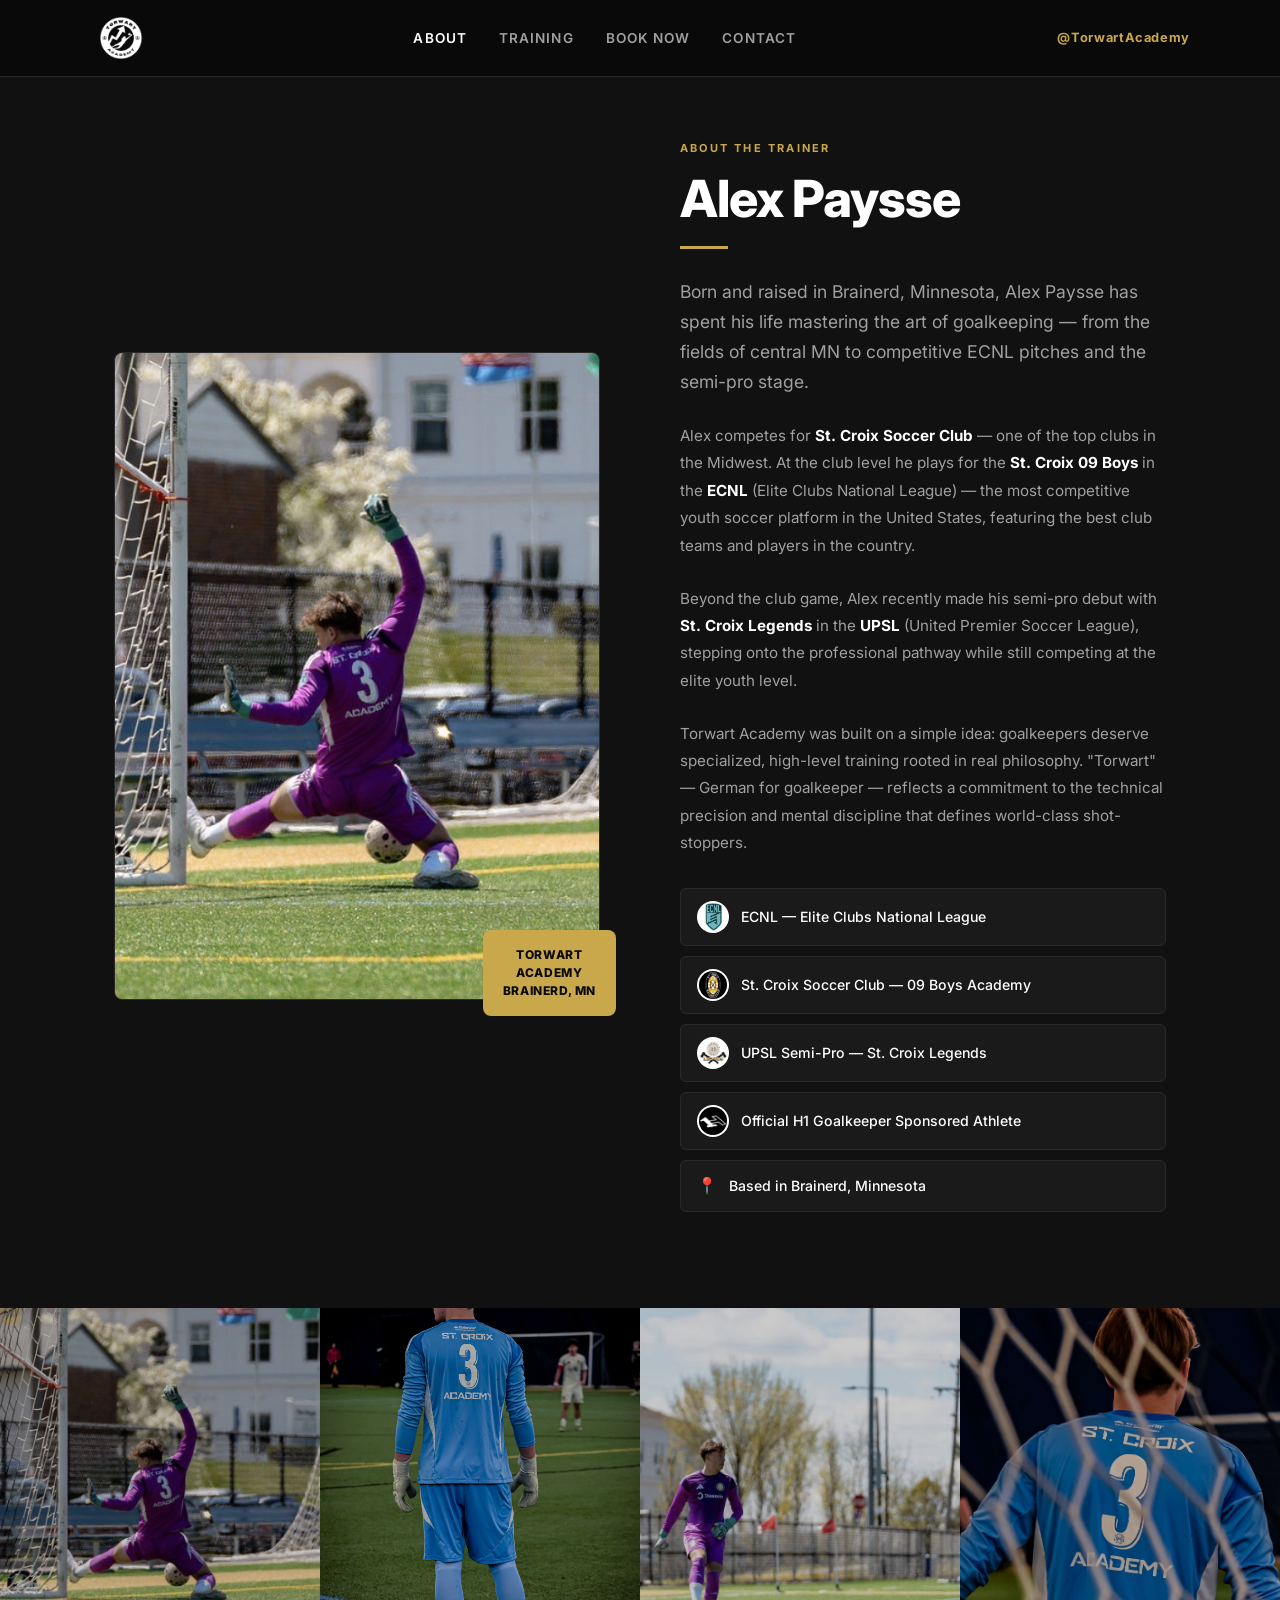
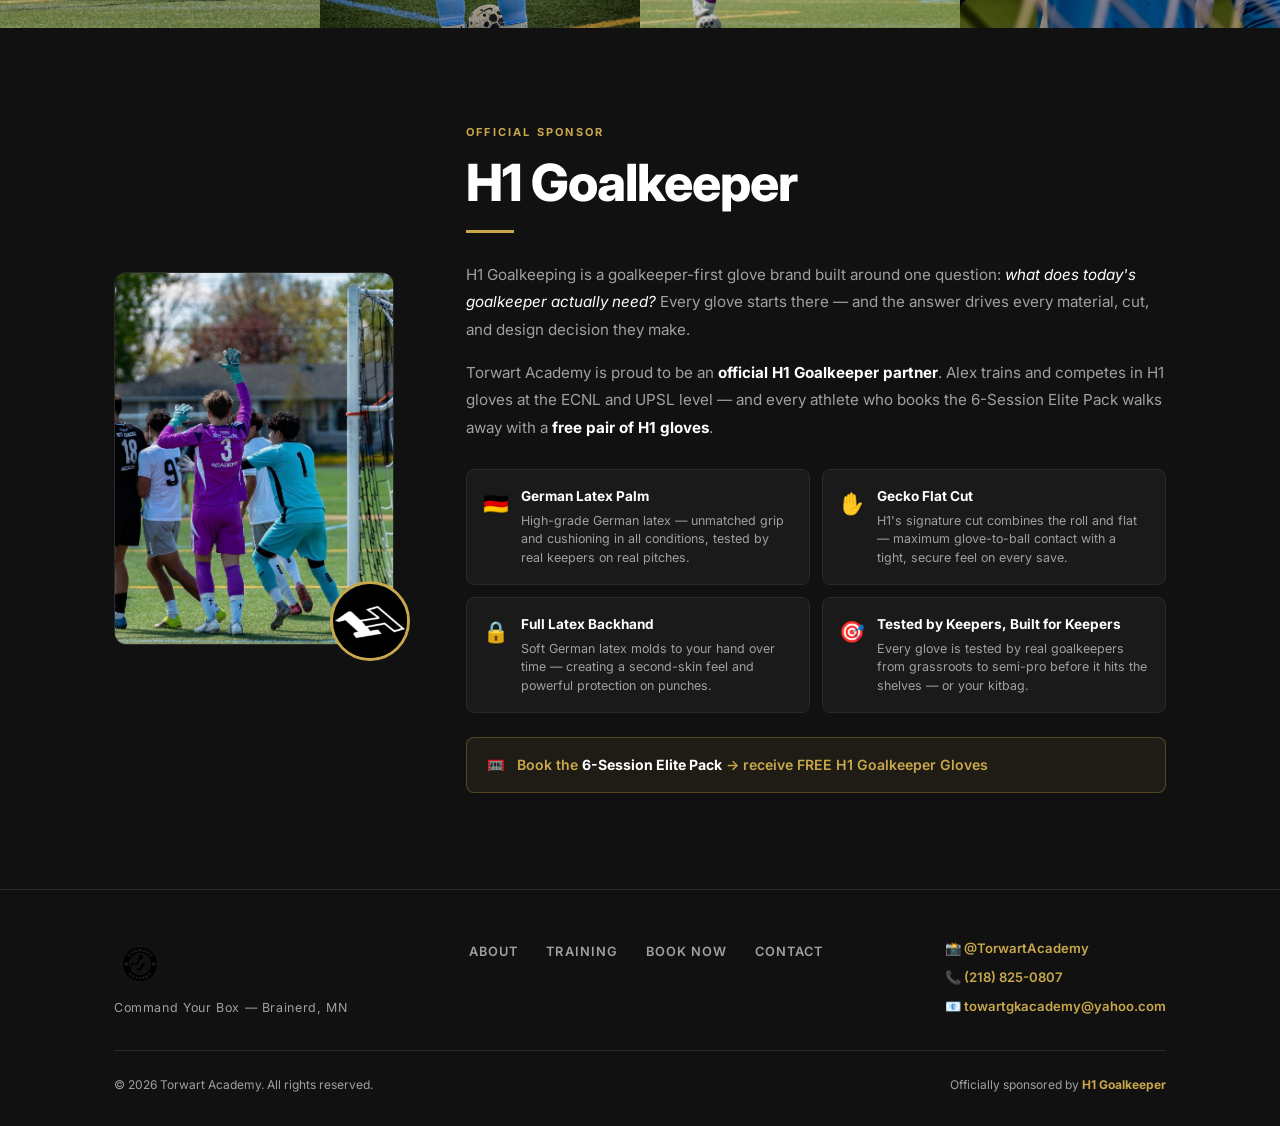
==== about.html @ 26c3dc4c "Initial commit — Torwart Academy website" ====
<!DOCTYPE html>
<html lang="en">
<head>
  <meta charset="UTF-8" />
  <meta name="viewport" content="width=device-width, initial-scale=1.0" />
  <title>About Alex Paysse — Torwart Academy</title>
  <meta name="description" content="Learn about Alex Paysse — ECNL goalkeeper, UPSL semi-pro, and founder of Torwart Academy in Brainerd, MN." />
  <link rel="preconnect" href="https://fonts.googleapis.com" />
  <link rel="preconnect" href="https://fonts.gstatic.com" crossorigin />
  <link href="https://fonts.googleapis.com/css2?family=Inter:wght@400;500;600;700;800;900&display=swap" rel="stylesheet" />
  <link rel="stylesheet" href="styles.css" />
</head>
<body>

  <!-- ===== NAV ===== -->
  <nav>
    <div class="nav-inner">
      <a href="index.html" class="nav-logo">
        <img src="images/torwart-logo-white.png" alt="Torwart Academy" class="nav-logo-img" onerror="this.style.display='none';this.nextElementSibling.style.display='block'" />
        <span class="nav-logo-text" style="display:none;">Torwart<span class="gold">.</span></span>
      </a>
      <ul class="nav-links">
        <li><a href="about.html" class="active">About</a></li>
        <li><a href="training.html">Training</a></li>
        <li><a href="booking.html">Book Now</a></li>
        <li><a href="contact.html">Contact</a></li>
      </ul>
      <a href="https://instagram.com/TorwartAcademy" target="_blank" rel="noopener" class="nav-social">@TorwartAcademy</a>
      <button class="hamburger" id="hamburger" aria-label="Open menu">
        <span></span><span></span><span></span>
      </button>
    </div>
    <div class="mobile-menu" id="mobileMenu">
      <a href="about.html" onclick="closeMobile()">About</a>
      <a href="training.html" onclick="closeMobile()">Private Training</a>
      <a href="booking.html" onclick="closeMobile()">Book Now</a>
      <a href="contact.html" onclick="closeMobile()">Contact</a>
      <a href="https://instagram.com/TorwartAcademy" target="_blank" rel="noopener">@TorwartAcademy ↗</a>
    </div>
  </nav>

  <!-- ===== ABOUT ===== -->
  <section id="about" class="section" style="padding-top: 140px;">
    <div class="container">
      <div class="about-grid">
        <div class="about-image-wrap">
          <img src="images/alex-action-new1.jpg" alt="Alex Paysse — Torwart Academy" class="about-photo" />
          <div class="about-badge">
            Torwart<br>Academy<br>Brainerd, MN
          </div>
        </div>
        <div class="about-text">
          <p class="section-label">About the Trainer</p>
          <h2 class="section-title">Alex Paysse</h2>
          <div class="divider"></div>
          <p class="section-subtitle">
            Born and raised in Brainerd, Minnesota, Alex Paysse has spent his life mastering the art of goalkeeping — from the fields of central MN to competitive ECNL pitches and the semi-pro stage.
          </p>
          <br>
          <p class="body-text">
            Alex competes for <strong>St. Croix Soccer Club</strong> — one of the top clubs in the Midwest. At the club level he plays for the <strong>St. Croix 09 Boys</strong> in the <strong>ECNL</strong> (Elite Clubs National League) — the most competitive youth soccer platform in the United States, featuring the best club teams and players in the country.
          </p>
          <br>
          <p class="body-text">
            Beyond the club game, Alex recently made his semi-pro debut with <strong>St. Croix Legends</strong> in the <strong>UPSL</strong> (United Premier Soccer League), stepping onto the professional pathway while still competing at the elite youth level.
          </p>
          <br>
          <p class="body-text">
            Torwart Academy was built on a simple idea: goalkeepers deserve specialized, high-level training rooted in real philosophy. "Torwart" — German for goalkeeper — reflects a commitment to the technical precision and mental discipline that defines world-class shot-stoppers.
          </p>
          <div class="credentials">
            <div class="credential-item">
              <img src="images/ecnl-logo.png" alt="ECNL" class="cred-logo" onerror="this.style.display='none'" />
              <span>ECNL — Elite Clubs National League</span>
            </div>
            <div class="credential-item">
              <img src="images/stcroix-logo.png" alt="St. Croix SC" class="cred-logo" onerror="this.style.display='none'" />
              <span>St. Croix Soccer Club — 09 Boys Academy</span>
            </div>
            <div class="credential-item">
              <img src="images/legends-logo.png" alt="St. Croix Legends" class="cred-logo" onerror="this.style.display='none'" />
              <span>UPSL Semi-Pro — St. Croix Legends</span>
            </div>
            <div class="credential-item">
              <img src="images/h1-logo.jpg" alt="H1 Goalkeeper" class="cred-logo" onerror="this.style.display='none'" />
              <span>Official H1 Goalkeeper Sponsored Athlete</span>
            </div>
            <div class="credential-item">
              <span class="cred-icon">📍</span>
              <span>Based in Brainerd, Minnesota</span>
            </div>
          </div>
        </div>
      </div>
    </div>
  </section>

  <!-- ===== PHOTO GALLERY STRIP ===== -->
  <div class="photo-strip">
    <img src="images/alex-action-new1.jpg" alt="Alex on the pitch" style="object-position: center 30%;" />
    <img src="images/alex-action-8-crop.jpg" alt="Alex in action" style="object-position: center 20%;" />
    <img src="images/alex-action-new2.jpg" alt="Alex in action" style="object-position: 25% 35%;" />
    <img src="images/alex-action-9-crop.jpg" alt="Alex in action" style="object-position: center 20%;" />
  </div>

  <!-- ===== H1 SPONSOR SECTION ===== -->
  <section id="h1" class="section h1-section">
    <div class="container">
      <div class="h1-grid">
        <div class="h1-logo-wrap">
          <img src="images/h1-gloves-3.jpg" alt="Alex Paysse in H1 Goalkeeper gloves" class="h1-action-photo" />
          <img src="images/h1-logo.jpg" alt="H1 Goalkeeper" class="h1-logo-badge" />
        </div>
        <div class="h1-content">
          <p class="section-label">Official Sponsor</p>
          <h2 class="section-title">H1 Goalkeeper</h2>
          <div class="divider"></div>
          <p class="body-text" style="margin-bottom: 16px;">
            H1 Goalkeeping is a goalkeeper-first glove brand built around one question: <em style="color:var(--white);">what does today's goalkeeper actually need?</em> Every glove starts there — and the answer drives every material, cut, and design decision they make.
          </p>
          <p class="body-text" style="margin-bottom: 28px;">
            Torwart Academy is proud to be an <strong>official H1 Goalkeeper partner</strong>. Alex trains and competes in H1 gloves at the ECNL and UPSL level — and every athlete who books the 6-Session Elite Pack walks away with a <strong>free pair of H1 gloves</strong>.
          </p>

          <div class="h1-specs">
            <div class="h1-spec-item">
              <div class="h1-spec-icon">🇩🇪</div>
              <div>
                <div class="h1-spec-title">German Latex Palm</div>
                <div class="h1-spec-sub">High-grade German latex — unmatched grip and cushioning in all conditions, tested by real keepers on real pitches.</div>
              </div>
            </div>
            <div class="h1-spec-item">
              <div class="h1-spec-icon">✋</div>
              <div>
                <div class="h1-spec-title">Gecko Flat Cut</div>
                <div class="h1-spec-sub">H1's signature cut combines the roll and flat — maximum glove-to-ball contact with a tight, secure feel on every save.</div>
              </div>
            </div>
            <div class="h1-spec-item">
              <div class="h1-spec-icon">🔒</div>
              <div>
                <div class="h1-spec-title">Full Latex Backhand</div>
                <div class="h1-spec-sub">Soft German latex molds to your hand over time — creating a second-skin feel and powerful protection on punches.</div>
              </div>
            </div>
            <div class="h1-spec-item">
              <div class="h1-spec-icon">🎯</div>
              <div>
                <div class="h1-spec-title">Tested by Keepers, Built for Keepers</div>
                <div class="h1-spec-sub">Every glove is tested by real goalkeepers from grassroots to semi-pro before it hits the shelves — or your kitbag.</div>
              </div>
            </div>
          </div>

          <div class="h1-glove-cta">
            <span>🥅</span>
            <span>Book the <strong>6-Session Elite Pack</strong> → receive FREE H1 Goalkeeper Gloves</span>
          </div>
        </div>
      </div>
    </div>
  </section>

  <!-- ===== FOOTER ===== -->
  <footer>
    <div class="container">
      <div class="footer-inner">
        <div class="footer-top">
          <div>
            <div class="footer-logo">
              <img src="images/torwart-logo.png" alt="Torwart Academy" class="footer-logo-img" onerror="this.style.display='none';this.nextElementSibling.style.display='block'" />
              <span class="footer-logo-text" style="display:none;">Torwart<span>.</span></span>
            </div>
            <div class="footer-tagline">Command Your Box — Brainerd, MN</div>
          </div>
          <ul class="footer-links">
            <li><a href="about.html">About</a></li>
            <li><a href="training.html">Training</a></li>
            <li><a href="booking.html">Book Now</a></li>
            <li><a href="contact.html">Contact</a></li>
          </ul>
          <div class="footer-social-wrap">
            <a href="https://instagram.com/TorwartAcademy" target="_blank" rel="noopener" class="footer-social-link">📸 @TorwartAcademy</a>
            <a href="tel:2188250807" class="footer-social-link">📞 (218) 825-0807</a>
            <a href="mailto:towartgkacademy@yahoo.com" class="footer-social-link">📧 towartgkacademy@yahoo.com</a>
          </div>
        </div>
        <div class="footer-bottom">
          <p class="footer-copy">© 2026 Torwart Academy. All rights reserved.</p>
          <p class="footer-sponsor">Officially sponsored by <span>H1 Goalkeeper</span></p>
        </div>
      </div>
    </div>
  </footer>

  <script src="script.js"></script>
</body>
</html>
---- styles.css ----
/* ===== RESET & BASE ===== */
*, *::before, *::after { box-sizing: border-box; margin: 0; padding: 0; }

:root {
  --black: #0a0a0a;
  --dark: #111111;
  --card: #1a1a1a;
  --border: #2a2a2a;
  --white: #ffffff;
  --gray: #a0a0a0;
  --gold: #c9a84c;
  --gold-light: #e8c96a;
  --font: 'Inter', system-ui, -apple-system, sans-serif;
}

html { scroll-behavior: smooth; }

body {
  font-family: var(--font);
  background: var(--black);
  color: var(--white);
  line-height: 1.6;
  overflow-x: hidden;
}

a { color: inherit; text-decoration: none; }
img { max-width: 100%; display: block; }

/* ===== UTILITY ===== */
.container { max-width: 1100px; margin: 0 auto; padding: 0 24px; }
.section { padding: 96px 0; }

.section-label {
  font-size: 11px;
  font-weight: 700;
  letter-spacing: 0.2em;
  text-transform: uppercase;
  color: var(--gold);
  margin-bottom: 12px;
}
.section-title {
  font-size: clamp(2rem, 5vw, 3.2rem);
  font-weight: 800;
  line-height: 1.1;
  letter-spacing: -0.02em;
  margin-bottom: 20px;
}
.section-subtitle {
  font-size: 1.1rem;
  color: var(--gray);
  max-width: 560px;
  line-height: 1.7;
}
.divider {
  width: 48px;
  height: 3px;
  background: var(--gold);
  margin: 20px 0 28px;
}
.body-text {
  color: var(--gray);
  font-size: 0.95rem;
  line-height: 1.8;
}
.body-text strong { color: var(--white); }
.small-gray { font-size: 0.82rem; color: var(--gray); }
.fine-print { font-size: 0.78rem; color: var(--gray); text-align: center; margin-top: -8px; }

/* ===== BUTTONS ===== */
.btn {
  display: inline-flex;
  align-items: center;
  gap: 8px;
  padding: 14px 28px;
  font-size: 0.9rem;
  font-weight: 700;
  letter-spacing: 0.05em;
  text-transform: uppercase;
  border-radius: 4px;
  cursor: pointer;
  transition: all 0.2s ease;
  border: none;
  font-family: var(--font);
}
.btn-gold { background: var(--gold); color: var(--black); }
.btn-gold:hover { background: var(--gold-light); transform: translateY(-1px); }
.btn-outline { background: transparent; color: var(--white); border: 2px solid var(--border); }
.btn-outline:hover { border-color: var(--gold); color: var(--gold); }

/* ===== NAV ===== */
nav {
  position: fixed;
  top: 0; left: 0; right: 0;
  z-index: 100;
  padding: 0 24px;
  background: rgba(10, 10, 10, 0.95);
  backdrop-filter: blur(12px);
  border-bottom: 1px solid var(--border);
}
.nav-inner {
  max-width: 1100px;
  margin: 0 auto;
  display: flex;
  align-items: center;
  justify-content: space-between;
  height: 76px;
}
.nav-logo { display: flex; align-items: center; }
.nav-logo-img {
  height: 62px;
  width: 62px;
  object-fit: contain;
  border-radius: 50%;
}
.nav-logo-text {
  font-size: 1.2rem;
  font-weight: 900;
  letter-spacing: 0.05em;
  text-transform: uppercase;
}
.nav-logo-text .gold { color: var(--gold); }
.nav-links {
  display: flex;
  gap: 32px;
  list-style: none;
}
.nav-links a {
  font-size: 0.85rem;
  font-weight: 600;
  letter-spacing: 0.08em;
  text-transform: uppercase;
  color: var(--gray);
  transition: color 0.2s;
}
.nav-links a:hover, .nav-links a.active { color: var(--white); }
.nav-social {
  font-size: 0.8rem;
  font-weight: 700;
  color: var(--gold);
  letter-spacing: 0.05em;
}
.hamburger {
  display: none;
  flex-direction: column;
  gap: 5px;
  cursor: pointer;
  background: none;
  border: none;
  padding: 4px;
}
.hamburger span {
  display: block;
  width: 24px;
  height: 2px;
  background: var(--white);
  transition: all 0.3s;
}
.mobile-menu {
  display: none;
  flex-direction: column;
  padding: 16px 0 24px;
  border-top: 1px solid var(--border);
}
.mobile-menu.open { display: flex; }
.mobile-menu a {
  padding: 12px 0;
  font-size: 0.9rem;
  font-weight: 600;
  letter-spacing: 0.08em;
  text-transform: uppercase;
  color: var(--gray);
  border-bottom: 1px solid var(--border);
}
.mobile-menu a:last-child { border-bottom: none; }

/* ===== HERO ===== */
#home {
  min-height: 100vh;
  display: flex;
  align-items: center;
  padding-top: 68px;
  position: relative;
  overflow: hidden;
}
.hero-bg {
  background: linear-gradient(135deg, rgba(10,10,10,0.92) 0%, rgba(10,10,10,0.75) 50%, rgba(10,10,10,0.6) 100%),
    url('images/alex-action-new1.jpg') center 30% / cover no-repeat;
}
.hero-overlay {
  position: absolute;
  inset: 0;
  background: radial-gradient(ellipse at 70% 50%, rgba(201,168,76,0.07) 0%, transparent 65%);
  pointer-events: none;
}
.hero-content { position: relative; z-index: 1; padding: 80px 0; }
.hero-badge {
  display: inline-flex;
  align-items: center;
  gap: 8px;
  background: rgba(201,168,76,0.12);
  border: 1px solid rgba(201,168,76,0.3);
  border-radius: 100px;
  padding: 6px 16px;
  font-size: 0.78rem;
  font-weight: 700;
  letter-spacing: 0.1em;
  text-transform: uppercase;
  color: var(--gold);
  margin-bottom: 28px;
}
.hero-badge::before { content: '●'; font-size: 6px; }
.hero-tagline {
  font-size: clamp(3rem, 8vw, 6rem);
  font-weight: 900;
  line-height: 1;
  letter-spacing: -0.03em;
  margin-bottom: 8px;
}
.hero-tagline .accent { color: var(--gold); }
.hero-sub {
  font-size: clamp(1rem, 2vw, 1.2rem);
  color: var(--gray);
  margin-bottom: 40px;
  max-width: 500px;
  line-height: 1.6;
}
.hero-ctas { display: flex; gap: 12px; flex-wrap: wrap; margin-bottom: 64px; }
.hero-stats { display: flex; gap: 48px; flex-wrap: wrap; }
.stat-num {
  font-size: 1.8rem;
  font-weight: 900;
  color: var(--gold);
  line-height: 1;
}
.stat-label {
  font-size: 0.72rem;
  color: var(--gray);
  text-transform: uppercase;
  letter-spacing: 0.1em;
  margin-top: 4px;
}

/* ===== GLOVE BANNER ===== */
.glove-banner {
  background: linear-gradient(135deg, var(--gold) 0%, #a8872e 100%);
  padding: 20px 0;
}
.glove-banner-inner {
  display: flex;
  align-items: center;
  justify-content: center;
  gap: 16px;
  flex-wrap: wrap;
  text-align: center;
}
.glove-icon { font-size: 1.5rem; }
.glove-text { font-size: 0.95rem; font-weight: 700; color: var(--black); }
.glove-text strong { font-weight: 900; }
.glove-cta {
  background: var(--black);
  color: var(--gold);
  padding: 8px 20px;
  border-radius: 4px;
  font-size: 0.8rem;
  font-weight: 800;
  letter-spacing: 0.08em;
  text-transform: uppercase;
  white-space: nowrap;
  transition: background 0.2s;
}
.glove-cta:hover { background: #1a1a1a; }

/* ===== SPONSOR BAR ===== */
.sponsor-bar {
  border-top: 1px solid var(--border);
  border-bottom: 1px solid var(--border);
  padding: 18px 0;
  background: var(--dark);
}
.sponsor-bar-inner {
  display: flex;
  align-items: center;
  justify-content: center;
  gap: 16px;
}
.sponsor-label {
  font-size: 0.7rem;
  font-weight: 700;
  letter-spacing: 0.15em;
  text-transform: uppercase;
  color: var(--gray);
}
.sponsor-divider { color: var(--border); font-size: 1.2rem; }
.sponsor-logo {
  height: 56px;
  width: 56px;
  object-fit: cover;
  border-radius: 50%;
  border: 2px solid var(--gold);
}
.sponsor-name {
  font-size: 1.1rem;
  font-weight: 900;
  letter-spacing: 0.1em;
  text-transform: uppercase;
}
.sponsor-name span { color: var(--gold); }

/* ===== ABOUT ===== */
#about { background: var(--dark); }
.about-grid {
  display: grid;
  grid-template-columns: 1fr 1fr;
  gap: 80px;
  align-items: center;
}
.about-image-wrap { position: relative; }
.about-photo {
  width: 100%;
  aspect-ratio: 3/4;
  object-fit: cover;
  object-position: center 15%;
  border-radius: 8px;
  border: 1px solid var(--border);
}
.about-badge {
  position: absolute;
  bottom: -16px;
  right: -16px;
  background: var(--gold);
  color: var(--black);
  padding: 16px 20px;
  border-radius: 8px;
  font-size: 0.75rem;
  font-weight: 800;
  letter-spacing: 0.05em;
  text-transform: uppercase;
  text-align: center;
  line-height: 1.5;
}
.credentials {
  display: flex;
  flex-direction: column;
  gap: 10px;
  margin-top: 32px;
}
.credential-item {
  display: flex;
  align-items: center;
  gap: 12px;
  padding: 12px 16px;
  background: var(--card);
  border: 1px solid var(--border);
  border-radius: 6px;
  font-size: 0.88rem;
  font-weight: 500;
}
.cred-logo {
  height: 32px;
  width: 32px;
  object-fit: contain;
  flex-shrink: 0;
  background: var(--white);
  border-radius: 50%;
  padding: 2px;
}
.cred-icon { font-size: 1rem; flex-shrink: 0; }

/* ===== PHOTO STRIP ===== */
.photo-strip {
  display: grid;
  grid-template-columns: repeat(4, 1fr);
  height: 320px;
  overflow: hidden;
}
.photo-strip img {
  width: 100%;
  height: 100%;
  object-fit: cover;
  object-position: center;
  transition: transform 0.4s ease, filter 0.4s ease;
  filter: brightness(0.8);
}
.photo-strip img:hover {
  transform: scale(1.04);
  filter: brightness(1);
  z-index: 1;
  position: relative;
}

/* ===== H1 SPONSOR SECTION ===== */
.h1-section { background: var(--dark); }
.h1-grid {
  display: grid;
  grid-template-columns: 280px 1fr;
  gap: 72px;
  align-items: center;
}
.h1-logo-wrap {
  position: relative;
  display: flex;
  align-items: center;
  justify-content: center;
}
.h1-action-photo {
  width: 100%;
  aspect-ratio: 3/4;
  object-fit: cover;
  object-position: center 20%;
  border-radius: 12px;
  border: 1px solid var(--border);
}
.h1-logo-badge {
  position: absolute;
  bottom: -16px;
  right: -16px;
  width: 80px;
  height: 80px;
  object-fit: cover;
  border-radius: 50%;
  border: 3px solid var(--gold);
  background: var(--black);
}
.h1-specs {
  display: grid;
  grid-template-columns: 1fr 1fr;
  gap: 12px;
  margin-bottom: 24px;
}
.h1-spec-item {
  display: flex;
  align-items: flex-start;
  gap: 12px;
  padding: 16px;
  background: var(--card);
  border: 1px solid var(--border);
  border-radius: 8px;
}
.h1-spec-icon { font-size: 1.3rem; flex-shrink: 0; margin-top: 1px; }
.h1-spec-title { font-size: 0.85rem; font-weight: 700; margin-bottom: 4px; color: var(--white); }
.h1-spec-sub { font-size: 0.78rem; color: var(--gray); line-height: 1.5; }
.h1-glove-cta {
  display: flex;
  align-items: center;
  gap: 12px;
  padding: 16px 20px;
  background: rgba(201,168,76,0.08);
  border: 1px solid rgba(201,168,76,0.3);
  border-radius: 8px;
  font-size: 0.88rem;
  color: var(--gold);
  font-weight: 600;
}
.h1-glove-cta strong { color: var(--white); }
@media (max-width: 600px) {
  .h1-specs { grid-template-columns: 1fr; }
}

@media (max-width: 900px) {
  .h1-grid { grid-template-columns: 1fr; gap: 40px; }
  .h1-logo-large { width: 180px; height: 180px; }
}

/* ===== CAMP ===== */
#camp { background: var(--black); }
.camp-grid {
  display: grid;
  grid-template-columns: 1fr 1fr;
  gap: 48px;
  align-items: start;
}
.camp-card {
  background: var(--card);
  border: 1px solid var(--border);
  border-radius: 12px;
  overflow: hidden;
}
.camp-card-header {
  background: var(--gold);
  padding: 20px 28px;
  display: flex;
  align-items: center;
  justify-content: space-between;
}
.camp-card-header h3 {
  font-size: 1rem;
  font-weight: 800;
  letter-spacing: 0.05em;
  text-transform: uppercase;
  color: var(--black);
}
.camp-price-badge {
  background: var(--black);
  color: var(--gold);
  padding: 6px 14px;
  border-radius: 100px;
  font-size: 0.88rem;
  font-weight: 900;
}
.camp-card-body { padding: 28px; }
.camp-details { list-style: none; display: flex; flex-direction: column; gap: 16px; }
.camp-details li {
  display: flex;
  align-items: flex-start;
  gap: 12px;
  font-size: 0.9rem;
}
.camp-details li strong { color: var(--white); display: block; }
.detail-icon { font-size: 1rem; flex-shrink: 0; margin-top: 2px; }
.camp-deadline {
  margin-top: 24px;
  padding: 14px;
  background: rgba(204, 34, 0, 0.1);
  border: 1px solid rgba(204, 34, 0, 0.3);
  border-radius: 6px;
  font-size: 0.85rem;
  color: #ff6b4a;
  font-weight: 600;
  text-align: center;
}
.camp-glove {
  margin-top: 12px;
  padding: 14px;
  background: rgba(201,168,76,0.08);
  border: 1px solid rgba(201,168,76,0.25);
  border-radius: 6px;
  font-size: 0.85rem;
  color: var(--gold);
  font-weight: 600;
  text-align: center;
}
.camp-register-box {
  background: var(--card);
  border: 1px solid var(--border);
  border-radius: 12px;
  padding: 40px 32px;
  display: flex;
  flex-direction: column;
  gap: 20px;
}
.camp-register-box h3 { font-size: 1.5rem; font-weight: 800; }
.camp-register-box p { color: var(--gray); font-size: 0.95rem; line-height: 1.7; }
.spots-left {
  display: flex;
  align-items: center;
  gap: 10px;
  font-size: 0.85rem;
  color: var(--gold);
  font-weight: 700;
}
.spots-dot {
  width: 8px;
  height: 8px;
  border-radius: 50%;
  background: var(--gold);
  animation: pulse 2s infinite;
  flex-shrink: 0;
}
@keyframes pulse { 0%,100%{opacity:1} 50%{opacity:0.3} }

/* ===== PRIVATE TRAINING ===== */
#training { background: var(--dark); }
.training-intro { max-width: 640px; margin-bottom: 56px; }
.packages-grid {
  display: grid;
  grid-template-columns: repeat(3, 1fr);
  gap: 24px;
  margin-bottom: 48px;
}
.package-card {
  background: var(--card);
  border: 1px solid var(--border);
  border-radius: 12px;
  padding: 32px 24px;
  position: relative;
  transition: border-color 0.2s;
}
.package-card:hover { border-color: rgba(201,168,76,0.4); }
.package-card.featured {
  border-color: var(--gold);
  background: linear-gradient(145deg, #1e1a0e 0%, var(--card) 100%);
}
.featured-tag {
  position: absolute;
  top: -13px;
  left: 50%;
  transform: translateX(-50%);
  background: var(--gold);
  color: var(--black);
  padding: 4px 16px;
  border-radius: 100px;
  font-size: 0.7rem;
  font-weight: 800;
  letter-spacing: 0.06em;
  text-transform: uppercase;
  white-space: nowrap;
}
.package-sessions {
  font-size: 0.72rem;
  font-weight: 700;
  letter-spacing: 0.15em;
  text-transform: uppercase;
  color: var(--gold);
  margin-bottom: 6px;
}
.package-name { font-size: 1.2rem; font-weight: 800; margin-bottom: 6px; }
.package-price { font-size: 2.2rem; font-weight: 900; line-height: 1; margin-bottom: 4px; }
.package-price-sub { font-size: 0.78rem; color: var(--gray); margin-bottom: 20px; }
.package-features {
  list-style: none;
  display: flex;
  flex-direction: column;
  gap: 10px;
  margin-bottom: 24px;
}
.package-features li {
  display: flex;
  align-items: center;
  gap: 10px;
  font-size: 0.85rem;
  color: var(--gray);
}
.package-features li::before { content: '✓'; color: var(--gold); font-weight: 700; flex-shrink: 0; }
.glove-reward {
  display: flex;
  align-items: center;
  gap: 8px;
  padding: 10px 14px;
  background: rgba(201,168,76,0.08);
  border: 1px solid rgba(201,168,76,0.25);
  border-radius: 6px;
  font-size: 0.8rem;
  color: var(--gold);
  font-weight: 700;
  margin-top: 8px;
}
.training-focus {
  background: var(--card);
  border: 1px solid var(--border);
  border-radius: 12px;
  padding: 40px;
}
.training-focus h3 { font-size: 1.3rem; font-weight: 800; margin-bottom: 8px; }
.training-focus p { color: var(--gray); font-size: 0.9rem; margin-bottom: 28px; }
.focus-grid {
  display: grid;
  grid-template-columns: repeat(auto-fill, minmax(180px, 1fr));
  gap: 12px;
}
.focus-item {
  display: flex;
  align-items: center;
  gap: 10px;
  padding: 12px 16px;
  background: var(--dark);
  border-radius: 6px;
  font-size: 0.85rem;
  font-weight: 500;
}
.focus-icon { font-size: 1rem; }

/* ===== CONTACT ===== */
#contact { background: var(--black); }
.contact-grid {
  display: grid;
  grid-template-columns: 1fr 1.4fr;
  gap: 64px;
  align-items: start;
}
.contact-info { display: flex; flex-direction: column; gap: 20px; }
.contact-item { display: flex; align-items: flex-start; gap: 16px; }
.contact-icon {
  width: 44px;
  height: 44px;
  background: var(--card);
  border: 1px solid var(--border);
  border-radius: 8px;
  display: flex;
  align-items: center;
  justify-content: center;
  font-size: 1.1rem;
  flex-shrink: 0;
}
.contact-detail-label {
  font-size: 0.7rem;
  font-weight: 700;
  letter-spacing: 0.12em;
  text-transform: uppercase;
  color: var(--gray);
  margin-bottom: 3px;
}
.contact-detail-value { font-size: 0.92rem; font-weight: 600; }
.contact-form {
  background: var(--card);
  border: 1px solid var(--border);
  border-radius: 12px;
  padding: 40px;
  display: flex;
  flex-direction: column;
  gap: 18px;
}
.form-row { display: grid; grid-template-columns: 1fr 1fr; gap: 16px; }
.form-group { display: flex; flex-direction: column; gap: 8px; }
.form-group label {
  font-size: 0.75rem;
  font-weight: 700;
  letter-spacing: 0.08em;
  text-transform: uppercase;
  color: var(--gray);
}
.form-group input,
.form-group select,
.form-group textarea {
  background: var(--dark);
  border: 1px solid var(--border);
  border-radius: 6px;
  padding: 12px 16px;
  color: var(--white);
  font-size: 0.9rem;
  font-family: var(--font);
  outline: none;
  width: 100%;
  transition: border-color 0.2s;
}
.form-group input:focus,
.form-group select:focus,
.form-group textarea:focus { border-color: var(--gold); }
.form-group textarea { resize: vertical; min-height: 96px; }
.form-group select option { background: var(--dark); }

/* ===== BOOKING ===== */
#booking { background: var(--dark); }
.booking-steps { max-width: 800px; }
.booking-step {}
.step-header {
  display: flex;
  align-items: center;
  gap: 14px;
  margin-bottom: 28px;
}
.step-num {
  width: 36px;
  height: 36px;
  border-radius: 50%;
  background: var(--gold);
  color: var(--black);
  font-size: 1rem;
  font-weight: 900;
  display: flex;
  align-items: center;
  justify-content: center;
  flex-shrink: 0;
}
.step-title { font-size: 1.2rem; font-weight: 800; }

.booking-packages {
  display: grid;
  grid-template-columns: repeat(4, 1fr);
  gap: 16px;
}
.booking-pkg {
  background: var(--card);
  border: 2px solid var(--border);
  border-radius: 10px;
  padding: 20px 16px;
  cursor: pointer;
  transition: all 0.2s;
  position: relative;
}
.booking-pkg:hover { border-color: rgba(201,168,76,0.5); }
.booking-pkg.selected { border-color: var(--gold); background: linear-gradient(145deg, #1e1a0e, var(--card)); }
.booking-pkg.featured-pkg { border-color: rgba(201,168,76,0.4); }
.pkg-top { margin-bottom: 8px; }
.pkg-tag {
  font-size: 0.65rem;
  font-weight: 700;
  letter-spacing: 0.1em;
  text-transform: uppercase;
  color: var(--gray);
  background: var(--dark);
  padding: 3px 8px;
  border-radius: 100px;
}
.gold-tag { color: var(--gold) !important; background: rgba(201,168,76,0.1) !important; }
.pkg-name { font-size: 0.95rem; font-weight: 800; margin-bottom: 6px; }
.pkg-price { font-size: 1.6rem; font-weight: 900; color: var(--gold); line-height: 1; margin-bottom: 6px; }
.pkg-price span { font-size: 0.9rem; font-weight: 600; color: var(--gray); }
.pkg-desc { font-size: 0.75rem; color: var(--gray); line-height: 1.4; }

.booking-form-grid { display: flex; flex-direction: column; gap: 16px; }

.booking-summary {
  background: var(--card);
  border: 1px solid var(--border);
  border-radius: 12px;
  padding: 28px;
  margin-bottom: 28px;
}
.summary-label { font-size: 0.75rem; font-weight: 700; letter-spacing: 0.1em; text-transform: uppercase; color: var(--gray); margin-bottom: 8px; }
.summary-pkg { font-size: 1.3rem; font-weight: 800; margin-bottom: 4px; }
.summary-price { font-size: 2rem; font-weight: 900; color: var(--gold); margin-bottom: 12px; }
.summary-note { font-size: 0.82rem; color: var(--gray); }

.payment-options {}
.payment-title { font-size: 0.85rem; font-weight: 700; color: var(--gray); margin-bottom: 12px; }
.payment-btns { display: flex; gap: 12px; flex-wrap: wrap; margin-bottom: 12px; }
.payment-secure { font-size: 0.75rem; color: var(--gray); }
.booking-success-msg {
  margin-top: 24px;
  padding: 20px;
  background: rgba(201,168,76,0.08);
  border: 1px solid rgba(201,168,76,0.3);
  border-radius: 8px;
  color: var(--gold);
  font-weight: 600;
  font-size: 0.95rem;
}

@media (max-width: 700px) {
  .booking-packages { grid-template-columns: 1fr 1fr; }
}
@media (max-width: 480px) {
  .booking-packages { grid-template-columns: 1fr; }
}

/* ===== FOOTER ===== */
footer {
  background: var(--dark);
  border-top: 1px solid var(--border);
  padding: 48px 0 32px;
}
.footer-inner { display: flex; flex-direction: column; gap: 32px; }
.footer-top {
  display: flex;
  align-items: flex-start;
  justify-content: space-between;
  flex-wrap: wrap;
  gap: 24px;
}
.footer-logo-img {
  height: 52px;
  width: auto;
  object-fit: contain;
  margin-bottom: 8px;
}
.footer-logo-text {
  font-size: 1.3rem;
  font-weight: 900;
  letter-spacing: 0.05em;
  text-transform: uppercase;
}
.footer-logo-text span { color: var(--gold); }
.footer-tagline { font-size: 0.78rem; color: var(--gray); letter-spacing: 0.05em; }
.footer-links {
  display: flex;
  gap: 28px;
  list-style: none;
  flex-wrap: wrap;
  align-items: center;
}
.footer-links a {
  font-size: 0.8rem;
  font-weight: 600;
  letter-spacing: 0.08em;
  text-transform: uppercase;
  color: var(--gray);
  transition: color 0.2s;
}
.footer-links a:hover { color: var(--white); }
.footer-social-wrap {
  display: flex;
  flex-direction: column;
  gap: 8px;
}
.footer-social-link {
  font-size: 0.82rem;
  font-weight: 600;
  color: var(--gold);
  transition: opacity 0.2s;
}
.footer-social-link:hover { opacity: 0.7; }
.footer-bottom {
  border-top: 1px solid var(--border);
  padding-top: 24px;
  display: flex;
  align-items: center;
  justify-content: space-between;
  flex-wrap: wrap;
  gap: 12px;
}
.footer-copy { font-size: 0.75rem; color: var(--gray); }
.footer-sponsor { font-size: 0.75rem; color: var(--gray); }
.footer-sponsor span { color: var(--gold); font-weight: 700; }

/* ===== QUICK LINK CARDS (home page) ===== */
.quick-link-card {
  display: block;
  background: var(--card);
  border: 1px solid var(--border);
  border-radius: 8px;
  padding: 28px 24px;
  text-align: center;
  transition: border-color 0.2s, transform 0.2s;
  cursor: pointer;
}
.quick-link-card:hover {
  border-color: var(--gold);
  transform: translateY(-3px);
}
.quick-link-card.gold-card {
  border-color: var(--gold);
  background: rgba(201,168,76,0.08);
}
.qlc-icon { font-size: 2rem; margin-bottom: 12px; }
.qlc-title {
  font-size: 1rem;
  font-weight: 700;
  color: var(--white);
  margin-bottom: 6px;
}
.qlc-sub {
  font-size: 0.82rem;
  color: var(--gray);
}

/* ===== RESPONSIVE ===== */
@media (max-width: 900px) {
  .nav-links, .nav-social { display: none; }
  .hamburger { display: flex; }
  .about-grid { grid-template-columns: 1fr; gap: 56px; }
  .about-badge { right: 0; }
  .camp-grid { grid-template-columns: 1fr; }
  .packages-grid { grid-template-columns: 1fr; }
  .contact-grid { grid-template-columns: 1fr; gap: 40px; }
  .photo-strip { grid-template-columns: repeat(2, 1fr); height: 400px; }
  .footer-top { flex-direction: column; }
}
@media (max-width: 600px) {
  .section { padding: 64px 0; }
  .hero-stats { gap: 28px; }
  .form-row { grid-template-columns: 1fr; }
  .training-focus { padding: 24px; }
  .contact-form { padding: 24px; }
  .camp-register-box { padding: 24px 20px; }
  .photo-strip { grid-template-columns: repeat(2, 1fr); height: 280px; }
  .footer-bottom { flex-direction: column; align-items: flex-start; }
}
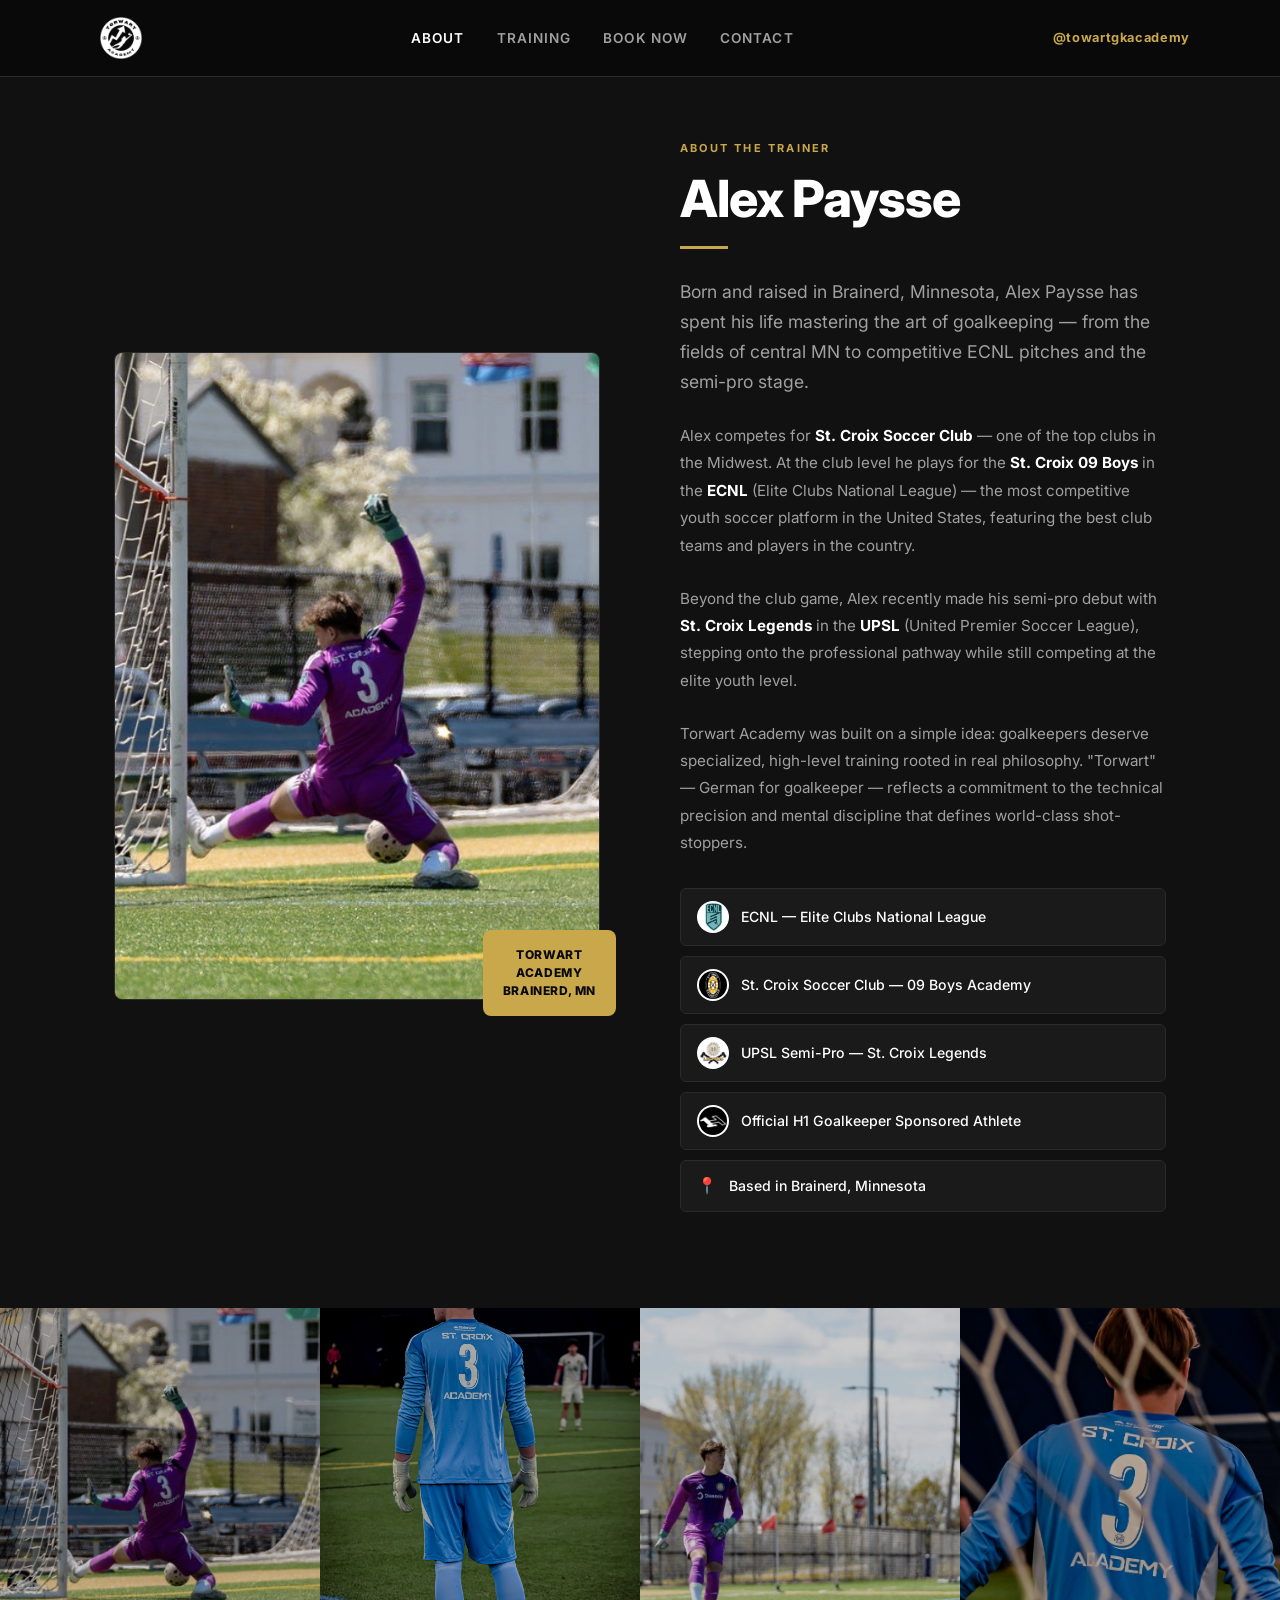
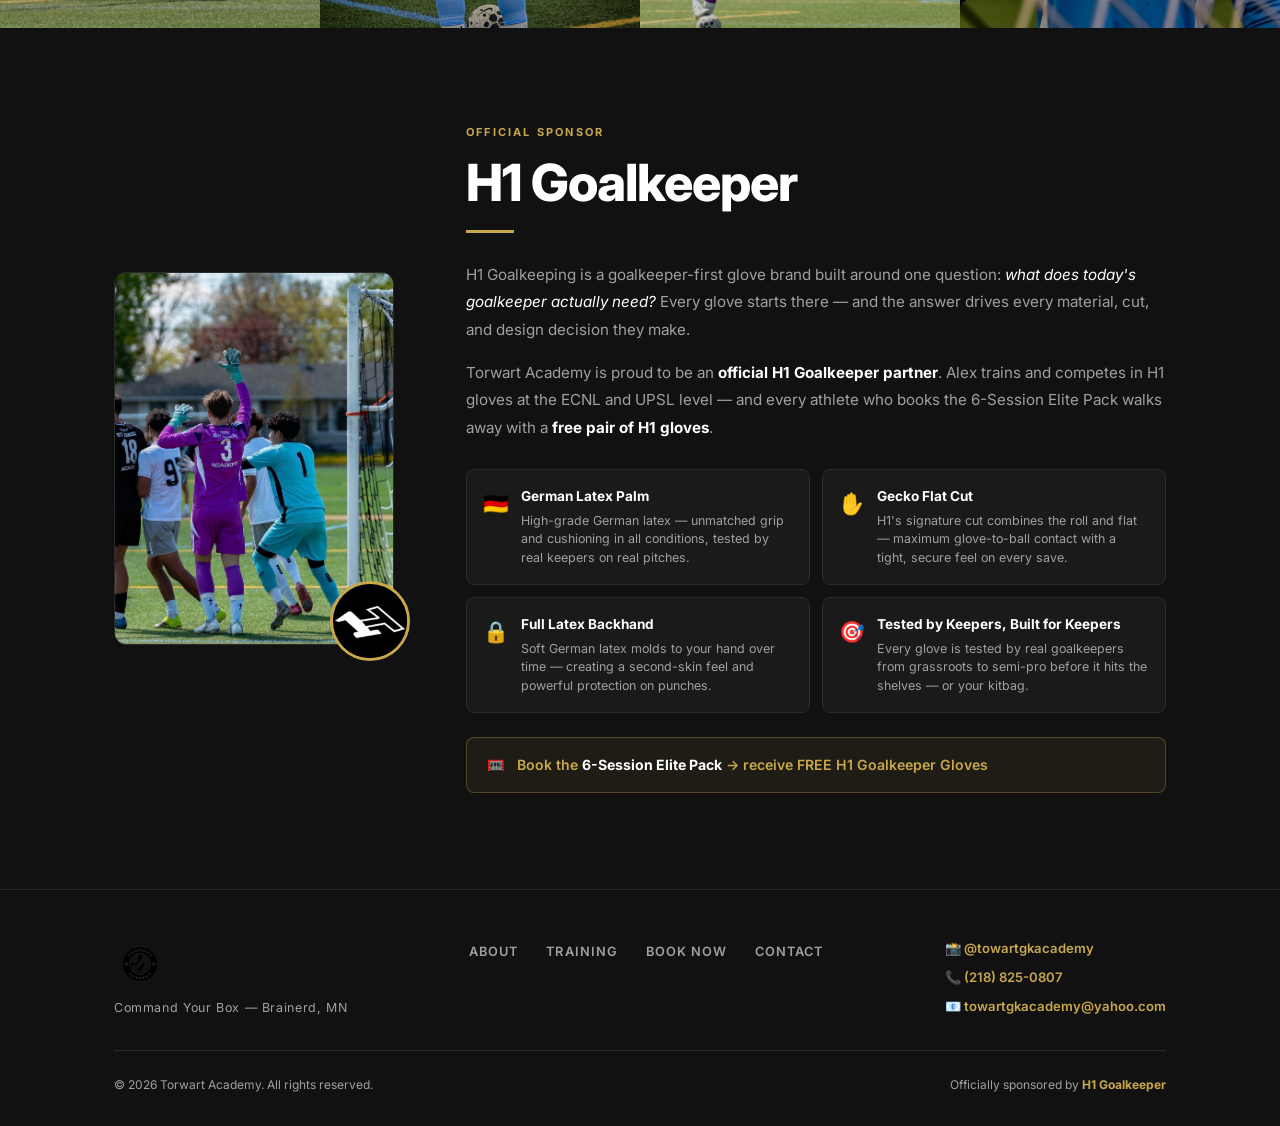
==== commit 5591bafa: "Fix Instagram handle to @towartgkacademy" ====
--- a/about.html
+++ b/about.html
@@ -25,7 +25,7 @@
         <li><a href="booking.html">Book Now</a></li>
         <li><a href="contact.html">Contact</a></li>
       </ul>
-      <a href="https://instagram.com/TorwartAcademy" target="_blank" rel="noopener" class="nav-social">@TorwartAcademy</a>
+      <a href="https://instagram.com/towartgkacademy" target="_blank" rel="noopener" class="nav-social">@towartgkacademy</a>
       <button class="hamburger" id="hamburger" aria-label="Open menu">
         <span></span><span></span><span></span>
       </button>
@@ -35,7 +35,7 @@
       <a href="training.html" onclick="closeMobile()">Private Training</a>
       <a href="booking.html" onclick="closeMobile()">Book Now</a>
       <a href="contact.html" onclick="closeMobile()">Contact</a>
-      <a href="https://instagram.com/TorwartAcademy" target="_blank" rel="noopener">@TorwartAcademy ↗</a>
+      <a href="https://instagram.com/towartgkacademy" target="_blank" rel="noopener">@towartgkacademy ↗</a>
     </div>
   </nav>
 
@@ -181,7 +181,7 @@
             <li><a href="contact.html">Contact</a></li>
           </ul>
           <div class="footer-social-wrap">
-            <a href="https://instagram.com/TorwartAcademy" target="_blank" rel="noopener" class="footer-social-link">📸 @TorwartAcademy</a>
+            <a href="https://instagram.com/towartgkacademy" target="_blank" rel="noopener" class="footer-social-link">📸 @towartgkacademy</a>
             <a href="tel:2188250807" class="footer-social-link">📞 (218) 825-0807</a>
             <a href="mailto:towartgkacademy@yahoo.com" class="footer-social-link">📧 towartgkacademy@yahoo.com</a>
           </div>
